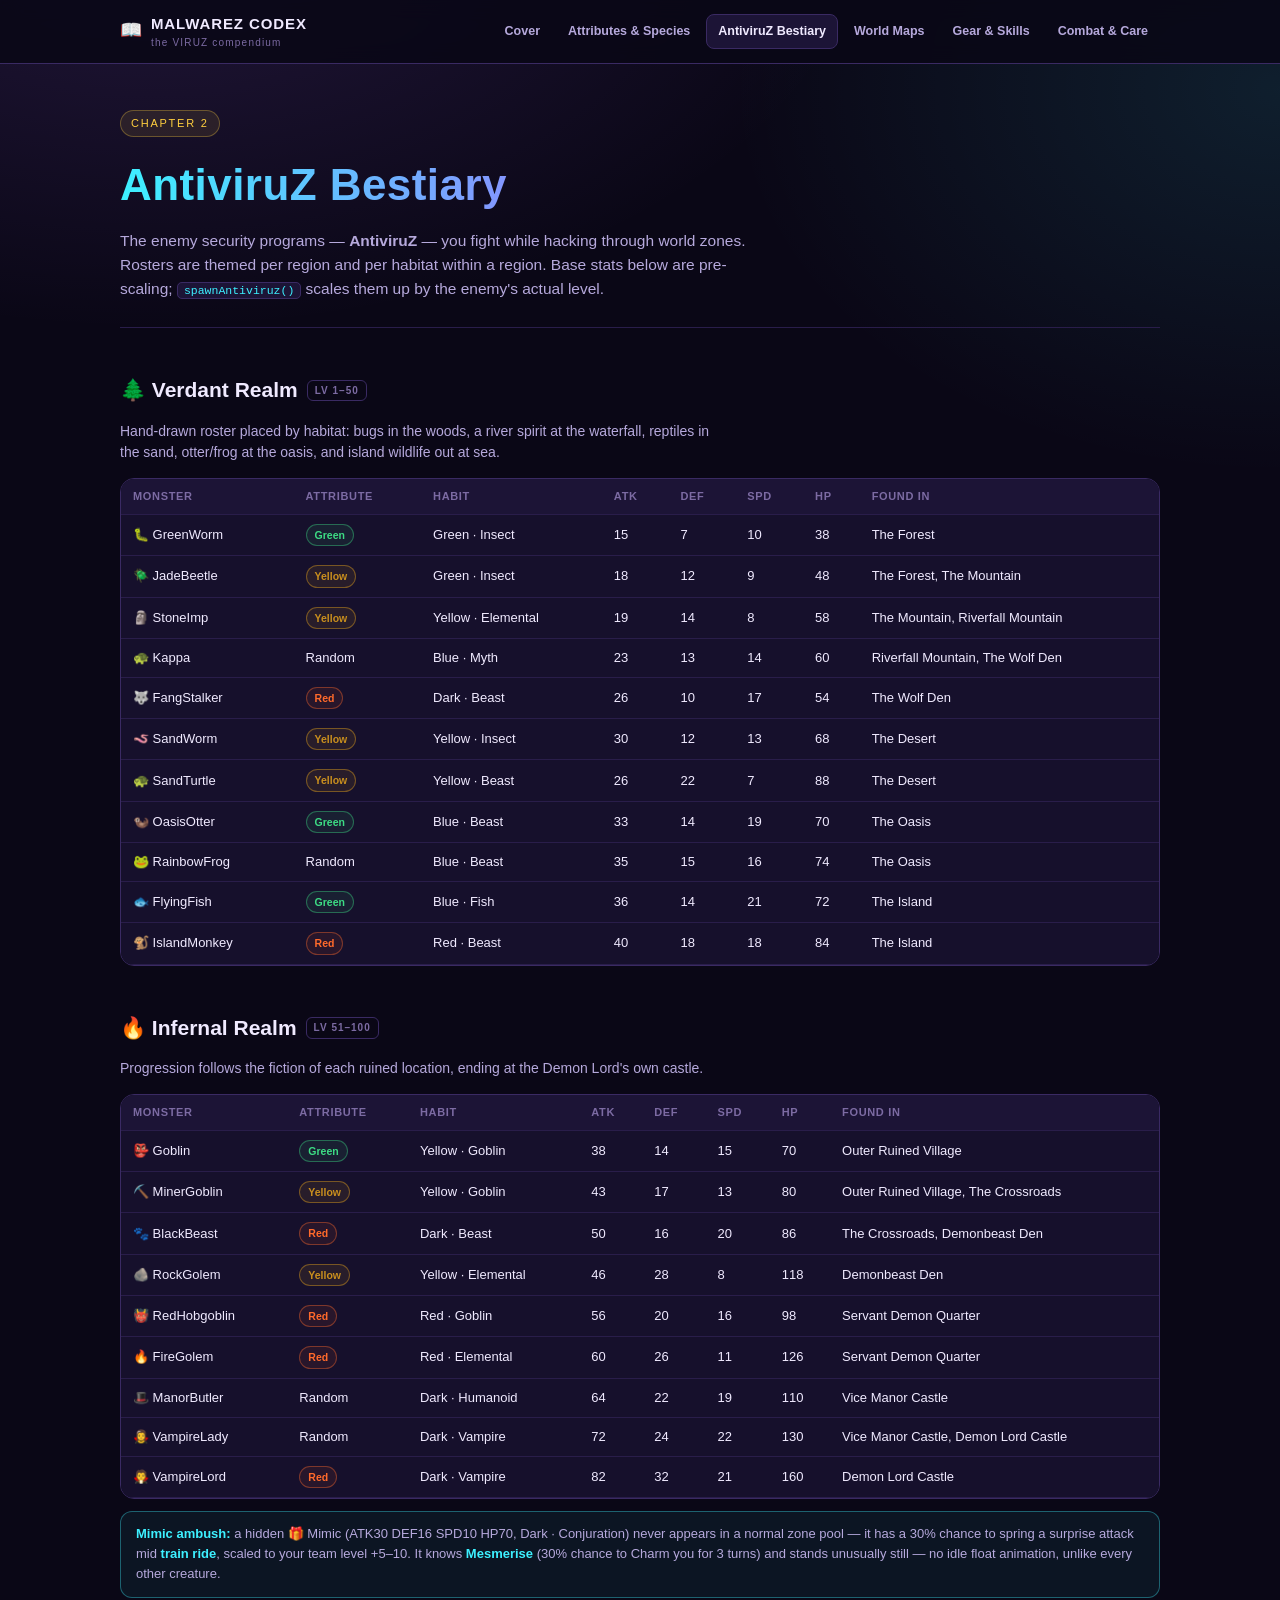
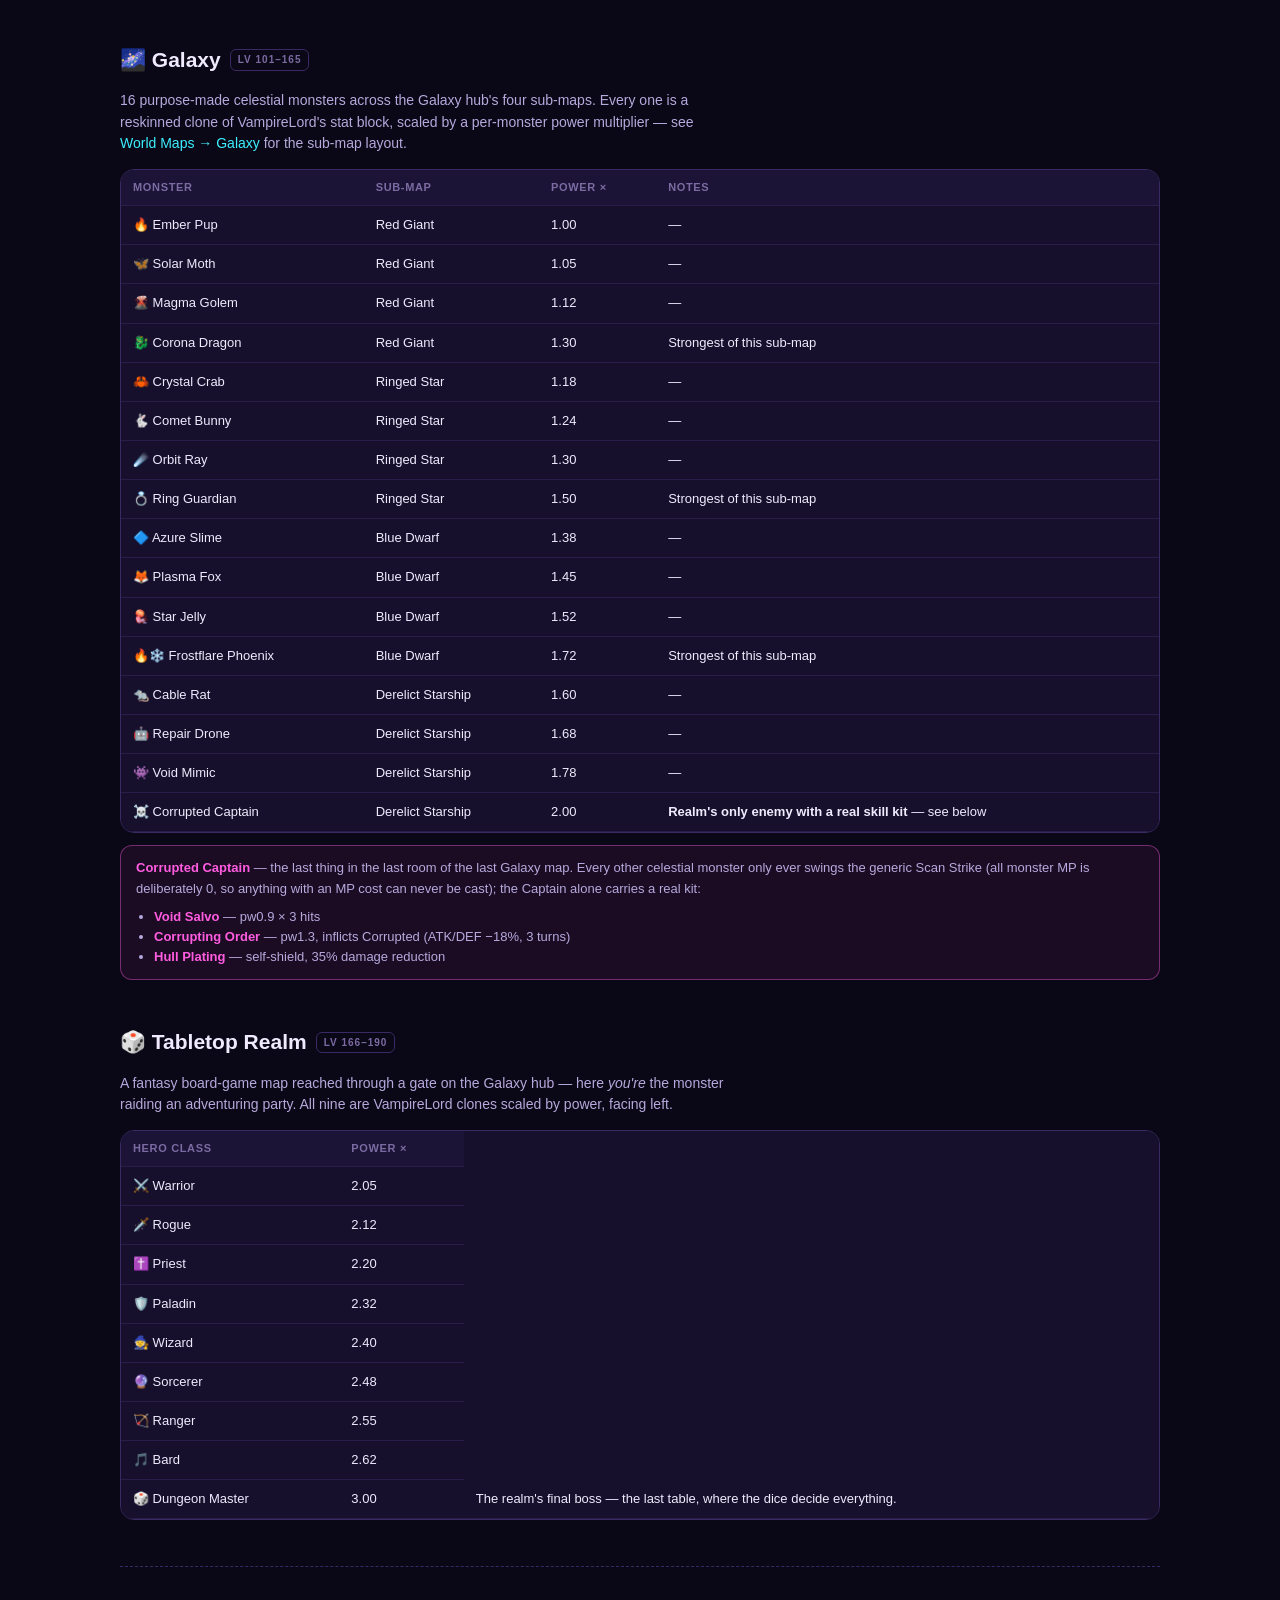
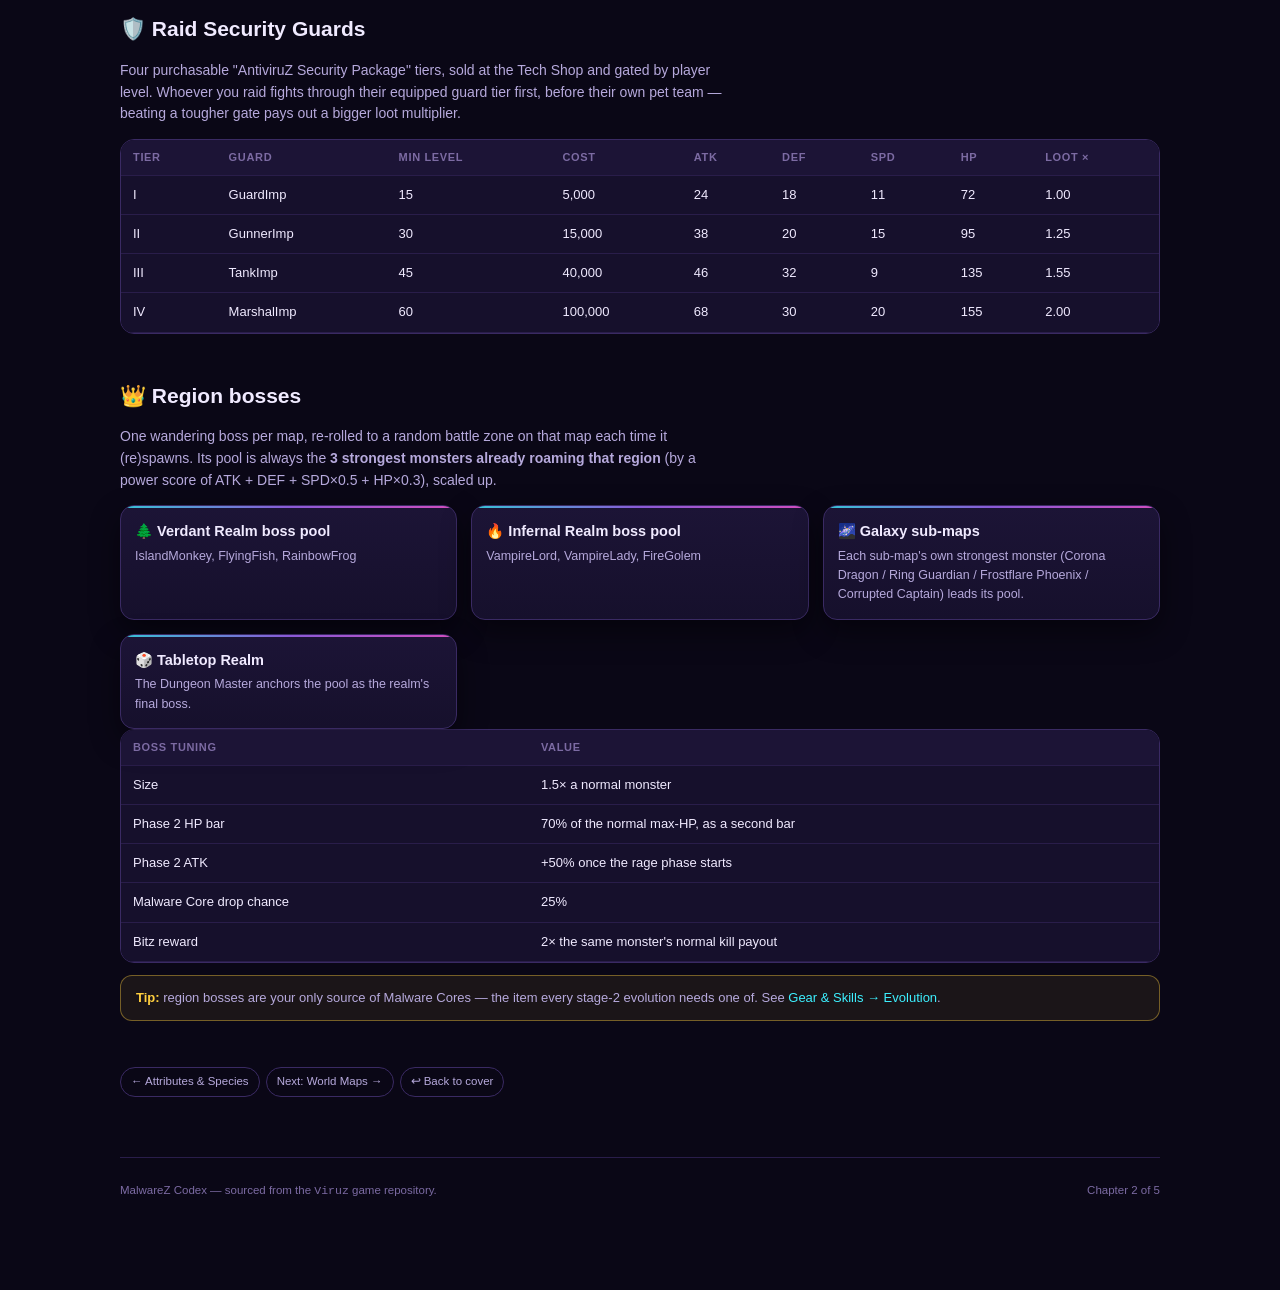
==== bestiary.html @ 6a440ec1 "Build the MalwareZ Codex: full illustrated player reference Adds a 6-page static site covering attri" ====
<!doctype html>
<html lang="en">
<head>
<meta charset="utf-8">
<meta name="viewport" content="width=device-width, initial-scale=1">
<title>AntiviruZ Bestiary — MalwareZ Codex</title>
<meta name="description" content="Every wild AntiviruZ by region — Forest, Hell, Galaxy and the Tabletop Realm — plus raid Security Guard tiers and wandering region bosses.">
<link rel="icon" href="favicon.ico">
<link rel="stylesheet" href="assets/style.css">
</head>
<body>

<div class="topbar">
  <div class="topbar-inner">
    <div class="brand"><span class="book">📖</span><span>MALWAREZ CODEX<small>the VIRUZ compendium</small></span></div>
    <nav class="nav-links">
      <a href="index.html">Cover</a>
      <a href="species.html">Attributes &amp; Species</a>
      <a href="bestiary.html" class="on">AntiviruZ Bestiary</a>
      <a href="world.html">World Maps</a>
      <a href="systems.html">Gear &amp; Skills</a>
      <a href="combat.html">Combat &amp; Care</a>
    </nav>
  </div>
</div>

<div class="wrap">
  <div class="pagehead">
    <span class="eyebrow">Chapter 2</span>
    <h1>AntiviruZ Bestiary</h1>
    <p class="lede">The enemy security programs — <b>AntiviruZ</b> — you fight while hacking through world zones. Rosters are themed per region and per habitat within a region. Base stats below are pre-scaling; <span class="kbd">spawnAntiviruz()</span> scales them up by the enemy's actual level.</p>
  </div>

  <section class="chapter" id="forest">
    <h2 class="h">🌲 Verdant Realm <span class="tag">Lv 1–50</span></h2>
    <p class="desc">Hand-drawn roster placed by habitat: bugs in the woods, a river spirit at the waterfall, reptiles in the sand, otter/frog at the oasis, and island wildlife out at sea.</p>
    <div class="tblwrap"><table class="data">
      <tr><th>Monster</th><th>Attribute</th><th>Habit</th><th>ATK</th><th>DEF</th><th>SPD</th><th>HP</th><th>Found in</th></tr>
      <tr><td>🐛 GreenWorm</td><td><span class="pill green">Green</span></td><td>Green · Insect</td><td>15</td><td>7</td><td>10</td><td>38</td><td>The Forest</td></tr>
      <tr><td>🪲 JadeBeetle</td><td><span class="pill yellow">Yellow</span></td><td>Green · Insect</td><td>18</td><td>12</td><td>9</td><td>48</td><td>The Forest, The Mountain</td></tr>
      <tr><td>🗿 StoneImp</td><td><span class="pill yellow">Yellow</span></td><td>Yellow · Elemental</td><td>19</td><td>14</td><td>8</td><td>58</td><td>The Mountain, Riverfall Mountain</td></tr>
      <tr><td>🐢 Kappa</td><td>Random</td><td>Blue · Myth</td><td>23</td><td>13</td><td>14</td><td>60</td><td>Riverfall Mountain, The Wolf Den</td></tr>
      <tr><td>🐺 FangStalker</td><td><span class="pill red">Red</span></td><td>Dark · Beast</td><td>26</td><td>10</td><td>17</td><td>54</td><td>The Wolf Den</td></tr>
      <tr><td>🪱 SandWorm</td><td><span class="pill yellow">Yellow</span></td><td>Yellow · Insect</td><td>30</td><td>12</td><td>13</td><td>68</td><td>The Desert</td></tr>
      <tr><td>🐢 SandTurtle</td><td><span class="pill yellow">Yellow</span></td><td>Yellow · Beast</td><td>26</td><td>22</td><td>7</td><td>88</td><td>The Desert</td></tr>
      <tr><td>🦦 OasisOtter</td><td><span class="pill green">Green</span></td><td>Blue · Beast</td><td>33</td><td>14</td><td>19</td><td>70</td><td>The Oasis</td></tr>
      <tr><td>🐸 RainbowFrog</td><td>Random</td><td>Blue · Beast</td><td>35</td><td>15</td><td>16</td><td>74</td><td>The Oasis</td></tr>
      <tr><td>🐟 FlyingFish</td><td><span class="pill green">Green</span></td><td>Blue · Fish</td><td>36</td><td>14</td><td>21</td><td>72</td><td>The Island</td></tr>
      <tr><td>🐒 IslandMonkey</td><td><span class="pill red">Red</span></td><td>Red · Beast</td><td>40</td><td>18</td><td>18</td><td>84</td><td>The Island</td></tr>
    </table></div>
  </section>

  <section class="chapter" id="hell">
    <h2 class="h">🔥 Infernal Realm <span class="tag">Lv 51–100</span></h2>
    <p class="desc">Progression follows the fiction of each ruined location, ending at the Demon Lord's own castle.</p>
    <div class="tblwrap"><table class="data">
      <tr><th>Monster</th><th>Attribute</th><th>Habit</th><th>ATK</th><th>DEF</th><th>SPD</th><th>HP</th><th>Found in</th></tr>
      <tr><td>👺 Goblin</td><td><span class="pill green">Green</span></td><td>Yellow · Goblin</td><td>38</td><td>14</td><td>15</td><td>70</td><td>Outer Ruined Village</td></tr>
      <tr><td>⛏️ MinerGoblin</td><td><span class="pill yellow">Yellow</span></td><td>Yellow · Goblin</td><td>43</td><td>17</td><td>13</td><td>80</td><td>Outer Ruined Village, The Crossroads</td></tr>
      <tr><td>🐾 BlackBeast</td><td><span class="pill red">Red</span></td><td>Dark · Beast</td><td>50</td><td>16</td><td>20</td><td>86</td><td>The Crossroads, Demonbeast Den</td></tr>
      <tr><td>🪨 RockGolem</td><td><span class="pill yellow">Yellow</span></td><td>Yellow · Elemental</td><td>46</td><td>28</td><td>8</td><td>118</td><td>Demonbeast Den</td></tr>
      <tr><td>👹 RedHobgoblin</td><td><span class="pill red">Red</span></td><td>Red · Goblin</td><td>56</td><td>20</td><td>16</td><td>98</td><td>Servant Demon Quarter</td></tr>
      <tr><td>🔥 FireGolem</td><td><span class="pill red">Red</span></td><td>Red · Elemental</td><td>60</td><td>26</td><td>11</td><td>126</td><td>Servant Demon Quarter</td></tr>
      <tr><td>🎩 ManorButler</td><td>Random</td><td>Dark · Humanoid</td><td>64</td><td>22</td><td>19</td><td>110</td><td>Vice Manor Castle</td></tr>
      <tr><td>🧛‍♀️ VampireLady</td><td>Random</td><td>Dark · Vampire</td><td>72</td><td>24</td><td>22</td><td>130</td><td>Vice Manor Castle, Demon Lord Castle</td></tr>
      <tr><td>🧛 VampireLord</td><td><span class="pill red">Red</span></td><td>Dark · Vampire</td><td>82</td><td>32</td><td>21</td><td>160</td><td>Demon Lord Castle</td></tr>
    </table></div>
    <div class="tip"><b>Mimic ambush:</b> a hidden 🎁 Mimic (ATK30 DEF16 SPD10 HP70, Dark · Conjuration) never appears in a normal zone pool — it has a 30% chance to spring a surprise attack mid <b>train ride</b>, scaled to your team level +5–10. It knows <b>Mesmerise</b> (30% chance to Charm you for 3 turns) and stands unusually still — no idle float animation, unlike every other creature.</div>
  </section>

  <section class="chapter" id="galaxy">
    <h2 class="h">🌌 Galaxy <span class="tag">Lv 101–165</span></h2>
    <p class="desc">16 purpose-made celestial monsters across the Galaxy hub's four sub-maps. Every one is a reskinned clone of VampireLord's stat block, scaled by a per-monster power multiplier — see <a href="world.html#galaxy">World Maps → Galaxy</a> for the sub-map layout.</p>
    <div class="tblwrap"><table class="data">
      <tr><th>Monster</th><th>Sub-map</th><th>Power ×</th><th>Notes</th></tr>
      <tr><td>🔥 Ember Pup</td><td>Red Giant</td><td>1.00</td><td>—</td></tr>
      <tr><td>🦋 Solar Moth</td><td>Red Giant</td><td>1.05</td><td>—</td></tr>
      <tr><td>🌋 Magma Golem</td><td>Red Giant</td><td>1.12</td><td>—</td></tr>
      <tr><td>🐉 Corona Dragon</td><td>Red Giant</td><td>1.30</td><td>Strongest of this sub-map</td></tr>
      <tr><td>🦀 Crystal Crab</td><td>Ringed Star</td><td>1.18</td><td>—</td></tr>
      <tr><td>🐇 Comet Bunny</td><td>Ringed Star</td><td>1.24</td><td>—</td></tr>
      <tr><td>☄️ Orbit Ray</td><td>Ringed Star</td><td>1.30</td><td>—</td></tr>
      <tr><td>💍 Ring Guardian</td><td>Ringed Star</td><td>1.50</td><td>Strongest of this sub-map</td></tr>
      <tr><td>🔷 Azure Slime</td><td>Blue Dwarf</td><td>1.38</td><td>—</td></tr>
      <tr><td>🦊 Plasma Fox</td><td>Blue Dwarf</td><td>1.45</td><td>—</td></tr>
      <tr><td>🪼 Star Jelly</td><td>Blue Dwarf</td><td>1.52</td><td>—</td></tr>
      <tr><td>🔥❄️ Frostflare Phoenix</td><td>Blue Dwarf</td><td>1.72</td><td>Strongest of this sub-map</td></tr>
      <tr><td>🐀 Cable Rat</td><td>Derelict Starship</td><td>1.60</td><td>—</td></tr>
      <tr><td>🤖 Repair Drone</td><td>Derelict Starship</td><td>1.68</td><td>—</td></tr>
      <tr><td>👾 Void Mimic</td><td>Derelict Starship</td><td>1.78</td><td>—</td></tr>
      <tr><td>☠️ Corrupted Captain</td><td>Derelict Starship</td><td>2.00</td><td><b>Realm's only enemy with a real skill kit</b> — see below</td></tr>
    </table></div>
    <div class="tip magenta">
      <b>Corrupted Captain</b> — the last thing in the last room of the last Galaxy map. Every other celestial monster only ever swings the generic Scan Strike (all monster MP is deliberately 0, so anything with an MP cost can never be cast); the Captain alone carries a real kit:
      <ul style="margin:8px 0 0;padding-left:18px">
        <li><b>Void Salvo</b> — pw0.9 × 3 hits</li>
        <li><b>Corrupting Order</b> — pw1.3, inflicts Corrupted (ATK/DEF −18%, 3 turns)</li>
        <li><b>Hull Plating</b> — self-shield, 35% damage reduction</li>
      </ul>
    </div>
  </section>

  <section class="chapter" id="tabletop">
    <h2 class="h">🎲 Tabletop Realm <span class="tag">Lv 166–190</span></h2>
    <p class="desc">A fantasy board-game map reached through a gate on the Galaxy hub — here <em>you're</em> the monster raiding an adventuring party. All nine are VampireLord clones scaled by power, facing left.</p>
    <div class="tblwrap"><table class="data">
      <tr><th>Hero class</th><th>Power ×</th></tr>
      <tr><td>⚔️ Warrior</td><td>2.05</td></tr>
      <tr><td>🗡️ Rogue</td><td>2.12</td></tr>
      <tr><td>✝️ Priest</td><td>2.20</td></tr>
      <tr><td>🛡️ Paladin</td><td>2.32</td></tr>
      <tr><td>🧙 Wizard</td><td>2.40</td></tr>
      <tr><td>🔮 Sorcerer</td><td>2.48</td></tr>
      <tr><td>🏹 Ranger</td><td>2.55</td></tr>
      <tr><td>🎵 Bard</td><td>2.62</td></tr>
      <tr><td>🎲 Dungeon Master</td><td>3.00</td><td style="white-space:normal">The realm's final boss — the last table, where the dice decide everything.</td></tr>
    </table></div>
  </section>

  <hr class="rule">

  <section class="chapter" id="raid-guards">
    <h2 class="h">🛡️ Raid Security Guards</h2>
    <p class="desc">Four purchasable "AntiviruZ Security Package" tiers, sold at the Tech Shop and gated by player level. Whoever you raid fights through their equipped guard tier first, before their own pet team — beating a tougher gate pays out a bigger loot multiplier.</p>
    <div class="tblwrap"><table class="data">
      <tr><th>Tier</th><th>Guard</th><th>Min level</th><th>Cost</th><th>ATK</th><th>DEF</th><th>SPD</th><th>HP</th><th>Loot ×</th></tr>
      <tr><td>I</td><td>GuardImp</td><td>15</td><td>5,000</td><td>24</td><td>18</td><td>11</td><td>72</td><td>1.00</td></tr>
      <tr><td>II</td><td>GunnerImp</td><td>30</td><td>15,000</td><td>38</td><td>20</td><td>15</td><td>95</td><td>1.25</td></tr>
      <tr><td>III</td><td>TankImp</td><td>45</td><td>40,000</td><td>46</td><td>32</td><td>9</td><td>135</td><td>1.55</td></tr>
      <tr><td>IV</td><td>MarshalImp</td><td>60</td><td>100,000</td><td>68</td><td>30</td><td>20</td><td>155</td><td>2.00</td></tr>
    </table></div>
  </section>

  <section class="chapter" id="bosses">
    <h2 class="h">👑 Region bosses</h2>
    <p class="desc">One wandering boss per map, re-rolled to a random battle zone on that map each time it (re)spawns. Its pool is always the <b>3 strongest monsters already roaming that region</b> (by a power score of ATK + DEF + SPD×0.5 + HP×0.3), scaled up.</p>
    <div class="grid wide">
      <div class="card"><h4>🌲 Verdant Realm boss pool</h4><div class="body">IslandMonkey, FlyingFish, RainbowFrog</div></div>
      <div class="card"><h4>🔥 Infernal Realm boss pool</h4><div class="body">VampireLord, VampireLady, FireGolem</div></div>
      <div class="card"><h4>🌌 Galaxy sub-maps</h4><div class="body">Each sub-map's own strongest monster (Corona Dragon / Ring Guardian / Frostflare Phoenix / Corrupted Captain) leads its pool.</div></div>
      <div class="card"><h4>🎲 Tabletop Realm</h4><div class="body">The Dungeon Master anchors the pool as the realm's final boss.</div></div>
    </div>
    <div class="tblwrap"><table class="data">
      <tr><th>Boss tuning</th><th>Value</th></tr>
      <tr><td>Size</td><td>1.5× a normal monster</td></tr>
      <tr><td>Phase 2 HP bar</td><td>70% of the normal max-HP, as a second bar</td></tr>
      <tr><td>Phase 2 ATK</td><td>+50% once the rage phase starts</td></tr>
      <tr><td>Malware Core drop chance</td><td>25%</td></tr>
      <tr><td>Bitz reward</td><td>2× the same monster's normal kill payout</td></tr>
    </table></div>
    <div class="tip gold"><b>Tip:</b> region bosses are your only source of Malware Cores — the item every stage-2 evolution needs one of. See <a href="systems.html#evolution">Gear &amp; Skills → Evolution</a>.</div>
  </section>

  <div class="section-nav">
    <a href="species.html">← Attributes &amp; Species</a>
    <a href="world.html">Next: World Maps →</a>
    <a href="index.html">↩ Back to cover</a>
  </div>

  <footer class="pagefoot">
    <span>MalwareZ Codex — sourced from the <code>Viruz</code> game repository.</span>
    <span>Chapter 2 of 5</span>
  </footer>
</div>

</body>
</html>
---- assets/style.css ----
/* MALWAREZ CODEX — shared stylesheet
   Palette matches the live game (viruz/styles.css): deep indigo-violet
   base with cyan / magenta / violet / gold accents. */

@font-face {
  font-family: 'Codex Display';
  src: local('Consolas'), local('Menlo'), local('Courier New');
}

:root {
  --bg: #0a0716;
  --bg2: #120b26;
  --panel: #16102c;
  --panel2: #1c1436;
  --line: #3a2a63;
  --line-soft: #291d4a;
  --ink: #f0eaff;
  --ink-dim: #b6a9dc;
  --ink-faint: #7c6ba3;
  --cyan: #3df0ff;
  --magenta: #ff5ce0;
  --violet: #a56bff;
  --gold: #ffcf3f;
  --red: #ff6a2b;
  --green: #3ddc84;
  --yellow: #c98f1e;
  --white: #f6ecd8;
  --radius: 14px;
  --shadow: 0 12px 30px rgba(0,0,0,.45);
}

* { box-sizing: border-box; }

html, body {
  margin: 0;
  padding: 0;
  background: var(--bg);
  color: var(--ink);
}

body {
  font-family: 'Segoe UI', 'Helvetica Neue', Arial, sans-serif;
  line-height: 1.55;
  background:
    radial-gradient(1200px 700px at 12% -10%, rgba(165,107,255,.16), transparent 60%),
    radial-gradient(1000px 700px at 100% 10%, rgba(61,240,255,.10), transparent 55%),
    radial-gradient(900px 900px at 50% 120%, rgba(255,92,224,.10), transparent 55%),
    var(--bg);
  background-attachment: fixed;
}

a { color: var(--cyan); text-decoration: none; }
a:hover { text-decoration: underline; }

.wrap {
  max-width: 1080px;
  margin: 0 auto;
  padding: 0 20px 80px;
}

/* ── TOP NAV ── */
.topbar {
  position: sticky;
  top: 0;
  z-index: 20;
  background: rgba(10,7,22,.88);
  backdrop-filter: blur(10px);
  border-bottom: 1px solid var(--line);
}
.topbar-inner {
  max-width: 1080px;
  margin: 0 auto;
  padding: 12px 20px;
  display: flex;
  align-items: center;
  gap: 18px;
  flex-wrap: wrap;
}
.brand {
  display: flex;
  align-items: center;
  gap: 8px;
  font-weight: 800;
  letter-spacing: .06em;
  font-size: 15px;
  color: var(--ink);
  white-space: nowrap;
}
.brand .book { font-size: 18px; }
.brand small {
  display: block;
  font-weight: 500;
  font-size: 10px;
  color: var(--ink-faint);
  letter-spacing: .12em;
}
.nav-links {
  display: flex;
  gap: 4px;
  flex-wrap: wrap;
  margin-left: auto;
}
.nav-links a {
  color: var(--ink-dim);
  font-size: 12.5px;
  font-weight: 600;
  padding: 7px 11px;
  border-radius: 8px;
  border: 1px solid transparent;
  white-space: nowrap;
}
.nav-links a:hover, .nav-links a.on {
  color: var(--ink);
  background: var(--panel2);
  border-color: var(--line);
  text-decoration: none;
}

/* ── HERO / PAGE HEAD ── */
.pagehead {
  padding: 46px 0 26px;
  border-bottom: 1px solid var(--line-soft);
  margin-bottom: 34px;
}
.eyebrow {
  display: inline-block;
  font-size: 11px;
  letter-spacing: .16em;
  text-transform: uppercase;
  color: var(--gold);
  background: rgba(255,207,63,.09);
  border: 1px solid rgba(255,207,63,.3);
  padding: 4px 10px;
  border-radius: 999px;
  margin-bottom: 14px;
}
.pagehead h1 {
  font-size: clamp(28px, 4vw, 44px);
  margin: 0 0 10px;
  background: linear-gradient(90deg, var(--cyan), var(--violet) 55%, var(--magenta));
  -webkit-background-clip: text;
  background-clip: text;
  color: transparent;
  letter-spacing: .01em;
}
.pagehead p.lede {
  color: var(--ink-dim);
  font-size: 15.5px;
  max-width: 74ch;
  margin: 0;
}

/* ── SECTIONS ── */
section.chapter { margin: 46px 0; }
h2.h {
  font-size: 21px;
  margin: 0 0 6px;
  color: var(--ink);
  display: flex;
  align-items: center;
  gap: 9px;
}
h2.h .tag {
  font-size: 10px;
  letter-spacing: .1em;
  text-transform: uppercase;
  color: var(--ink-faint);
  border: 1px solid var(--line);
  border-radius: 6px;
  padding: 2px 7px;
}
h3.h3 { font-size: 16px; margin: 22px 0 8px; color: var(--ink); }
p.desc { color: var(--ink-dim); font-size: 14px; max-width: 78ch; }

/* ── CARDS / GRID ── */
.grid {
  display: grid;
  gap: 14px;
  grid-template-columns: repeat(auto-fill, minmax(230px, 1fr));
}
.grid.tight { grid-template-columns: repeat(auto-fill, minmax(180px, 1fr)); }
.grid.wide { grid-template-columns: repeat(auto-fill, minmax(320px, 1fr)); }

.card {
  background: linear-gradient(180deg, var(--panel2), var(--panel));
  border: 1px solid var(--line);
  border-radius: var(--radius);
  padding: 14px;
  box-shadow: var(--shadow);
  position: relative;
  overflow: hidden;
}
.card::before {
  content: '';
  position: absolute; inset: 0 0 auto 0;
  height: 2px;
  background: linear-gradient(90deg, var(--cyan), var(--violet), var(--magenta));
  opacity: .8;
}
.card h4 {
  margin: 0 0 4px;
  font-size: 14.5px;
  color: var(--ink);
  display: flex;
  align-items: center;
  gap: 8px;
}
.card .sub {
  font-size: 11px;
  color: var(--ink-faint);
  margin-bottom: 8px;
}
.card .art {
  width: 100%;
  aspect-ratio: 1/1;
  object-fit: contain;
  background: radial-gradient(circle at 50% 40%, rgba(165,107,255,.14), rgba(0,0,0,.25));
  border-radius: 10px;
  margin-bottom: 10px;
  border: 1px solid var(--line-soft);
}
.card .body { font-size: 12.5px; color: var(--ink-dim); }
.card .body b { color: var(--ink); }

.pill {
  display: inline-flex;
  align-items: center;
  gap: 4px;
  font-size: 10.5px;
  font-weight: 700;
  padding: 2px 8px;
  border-radius: 999px;
  border: 1px solid var(--line);
  color: var(--ink-dim);
  background: rgba(255,255,255,.03);
  white-space: nowrap;
}
.pill.red { color: var(--red); border-color: rgba(255,106,43,.4); background: rgba(255,106,43,.08); }
.pill.green { color: var(--green); border-color: rgba(61,220,132,.4); background: rgba(61,220,132,.08); }
.pill.yellow { color: var(--yellow); border-color: rgba(201,143,30,.5); background: rgba(201,143,30,.1); }
.pill.white { color: var(--white); border-color: rgba(246,236,216,.4); background: rgba(246,236,216,.08); }
.pill.cyan { color: var(--cyan); border-color: rgba(61,240,255,.4); background: rgba(61,240,255,.08); }
.pill.gold { color: var(--gold); border-color: rgba(255,207,63,.4); background: rgba(255,207,63,.08); }
.pill.magenta { color: var(--magenta); border-color: rgba(255,92,224,.4); background: rgba(255,92,224,.08); }

.stat-row { display: flex; flex-wrap: wrap; gap: 6px; margin: 6px 0; }

/* ── TABLE ── */
.tblwrap { overflow-x: auto; border-radius: var(--radius); border: 1px solid var(--line); }
table.data {
  width: 100%;
  border-collapse: collapse;
  font-size: 13px;
  background: var(--panel);
}
table.data th, table.data td {
  padding: 9px 12px;
  text-align: left;
  border-bottom: 1px solid var(--line-soft);
  white-space: nowrap;
}
table.data th {
  color: var(--ink-faint);
  font-size: 11px;
  text-transform: uppercase;
  letter-spacing: .06em;
  background: var(--panel2);
  position: sticky; top: 0;
}
table.data tr:hover td { background: rgba(255,255,255,.02); }
table.data td.wrap-cell { white-space: normal; }

/* ── TIP CALLOUTS ── */
.tip {
  border: 1px solid rgba(61,240,255,.35);
  background: rgba(61,240,255,.06);
  border-radius: 12px;
  padding: 12px 15px;
  font-size: 13px;
  color: var(--ink-dim);
  margin: 12px 0;
}
.tip b { color: var(--cyan); }
.tip.gold { border-color: rgba(255,207,63,.4); background: rgba(255,207,63,.07); }
.tip.gold b { color: var(--gold); }
.tip.magenta { border-color: rgba(255,92,224,.4); background: rgba(255,92,224,.07); }
.tip.magenta b { color: var(--magenta); }

/* ── TOC (index page) ── */
.toc {
  display: grid;
  gap: 16px;
  grid-template-columns: repeat(auto-fill, minmax(260px, 1fr));
  margin: 24px 0 8px;
}
.toc a.chapter-card {
  display: block;
  background: linear-gradient(180deg, var(--panel2), var(--panel));
  border: 1px solid var(--line);
  border-radius: var(--radius);
  padding: 18px;
  box-shadow: var(--shadow);
  color: var(--ink);
  transition: transform .15s ease, border-color .15s ease;
}
.toc a.chapter-card:hover {
  text-decoration: none;
  transform: translateY(-2px);
  border-color: var(--violet);
}
.toc .num {
  font-size: 11px;
  color: var(--ink-faint);
  letter-spacing: .12em;
  text-transform: uppercase;
}
.toc h3 { margin: 6px 0 6px; font-size: 17px; }
.toc p { margin: 0; font-size: 12.5px; color: var(--ink-dim); }

/* ── FOOTER ── */
footer.pagefoot {
  margin-top: 60px;
  padding: 24px 0 10px;
  border-top: 1px solid var(--line-soft);
  color: var(--ink-faint);
  font-size: 11.5px;
  display: flex;
  justify-content: space-between;
  flex-wrap: wrap;
  gap: 8px;
}

/* ── MISC ── */
.attr-strip { display: flex; gap: 8px; flex-wrap: wrap; }
.attr-chip {
  display: flex; align-items: center; gap: 6px;
  padding: 6px 10px; border-radius: 10px;
  border: 1px solid var(--line); font-size: 12.5px; font-weight: 700;
}
.kbd { font-family: 'Consolas', 'Menlo', monospace; background: var(--panel2); border: 1px solid var(--line); padding: 1px 6px; border-radius: 5px; font-size: 11.5px; color: var(--cyan); }

.evo-chain { display: flex; align-items: center; gap: 8px; flex-wrap: wrap; font-size: 12px; color: var(--ink-dim); margin-top: 6px; }
.evo-chain .arrow { color: var(--ink-faint); }
.evo-chain b { color: var(--ink); }

hr.rule { border: none; border-top: 1px dashed var(--line); margin: 30px 0; }

.section-nav {
  display: flex; flex-wrap: wrap; gap: 6px; margin: 18px 0 0;
}
.section-nav a {
  font-size: 11.5px; color: var(--ink-dim); border: 1px solid var(--line);
  padding: 5px 10px; border-radius: 999px;
}
.section-nav a:hover { color: var(--ink); border-color: var(--violet); text-decoration: none; }

img.inline-icon { width: 16px; height: 16px; vertical-align: -3px; object-fit: contain; }
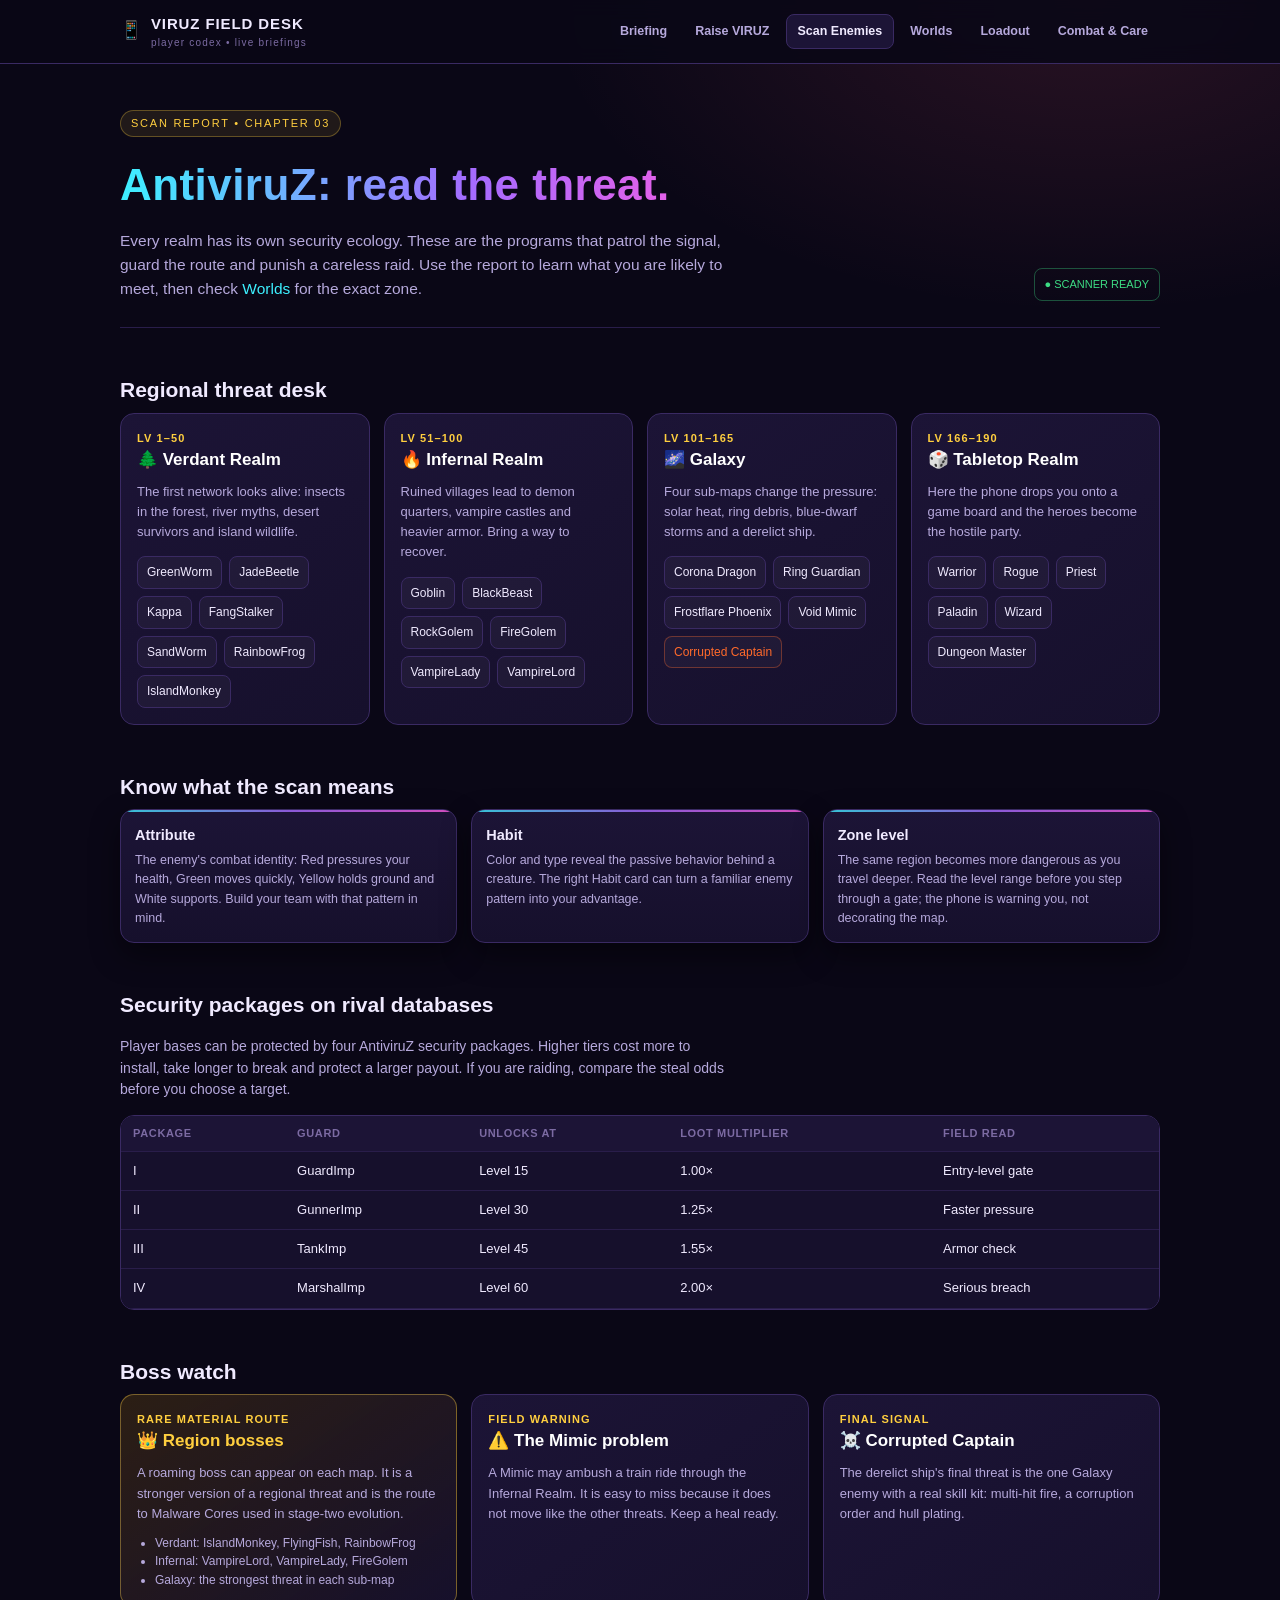
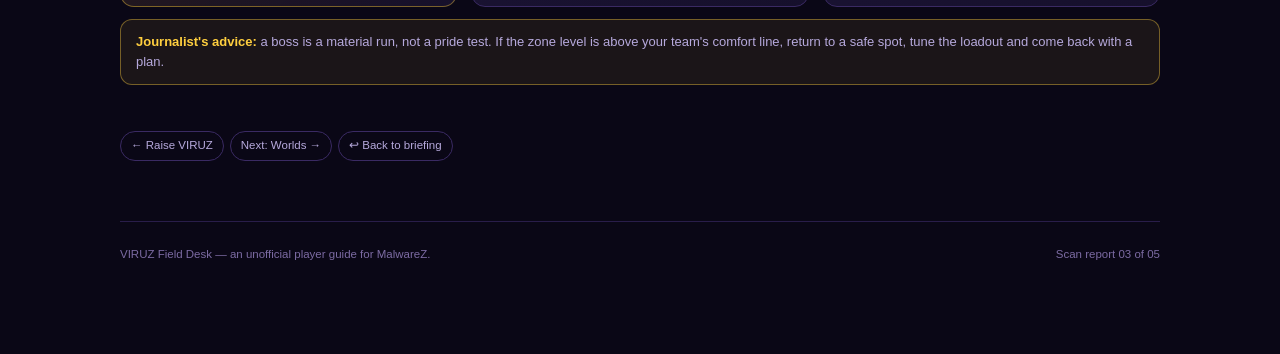
==== commit 7361fc2e: "Add files via upload" ====
--- a/bestiary.html
+++ b/bestiary.html
@@ -1,167 +1,28 @@
 <!doctype html>
 <html lang="en">
 <head>
-<meta charset="utf-8">
-<meta name="viewport" content="width=device-width, initial-scale=1">
-<title>AntiviruZ Bestiary — MalwareZ Codex</title>
-<meta name="description" content="Every wild AntiviruZ by region — Forest, Hell, Galaxy and the Tabletop Realm — plus raid Security Guard tiers and wandering region bosses.">
-<link rel="icon" href="favicon.ico">
-<link rel="stylesheet" href="assets/style.css">
+<meta charset="utf-8"><meta name="viewport" content="width=device-width, initial-scale=1">
+<title>Scan Report: AntiviruZ — VIRUZ Field Desk</title>
+<meta name="description" content="Player-facing enemy reports for MalwareZ: regional AntiviruZ, security guards, bosses and field advice.">
+<link rel="icon" href="favicon.ico"><link rel="stylesheet" href="assets/style.css">
+<style>
+body{background:radial-gradient(900px 520px at 85% 0%,rgba(255,96,126,.13),transparent 60%),var(--bg)}.scan-head{display:flex;justify-content:space-between;gap:18px;align-items:end}.scanner-stamp{font-size:11px;color:var(--green);border:1px solid rgba(61,220,132,.35);padding:7px 10px;border-radius:8px;white-space:nowrap}.report-grid{display:grid;grid-template-columns:repeat(auto-fit,minmax(240px,1fr));gap:14px}.report-card{border:1px solid var(--line);background:linear-gradient(145deg,var(--panel2),var(--panel));border-radius:14px;padding:16px;min-height:170px}.report-card h3{margin:0 0 6px;color:#fff;font-size:17px}.report-card .range{color:var(--gold);font-size:11px;font-weight:800;letter-spacing:.1em;text-transform:uppercase}.report-card p{color:var(--ink-dim);font-size:13px;margin:9px 0 0}.report-card ul{color:var(--ink-dim);font-size:12px;margin:10px 0 0;padding-left:18px}.threat-list{display:flex;flex-wrap:wrap;gap:7px;margin-top:14px}.threat-list span{font-size:12px;border:1px solid var(--line);padding:6px 9px;border-radius:8px;background:rgba(255,255,255,.035);color:var(--ink)}.danger{color:var(--red)!important;border-color:rgba(255,106,43,.35)!important}.boss{border-color:rgba(255,207,63,.4);background:linear-gradient(145deg,rgba(78,54,19,.5),var(--panel))}.boss h3{color:var(--gold)}
+@media(max-width:620px){.scan-head{display:block}.scanner-stamp{display:inline-block;margin-top:12px}}
+</style>
 </head>
 <body>
+<div class="topbar"><div class="topbar-inner"><div class="brand"><span class="book">📱</span><span>VIRUZ FIELD DESK<small>player codex • live briefings</small></span></div><nav class="nav-links"><a href="index.html">Briefing</a><a href="species.html">Raise VIRUZ</a><a href="bestiary.html" class="on">Scan Enemies</a><a href="world.html">Worlds</a><a href="systems.html">Loadout</a><a href="combat.html">Combat &amp; Care</a></nav></div></div>
+<div class="wrap">
+  <div class="pagehead"><div class="scan-head"><div><span class="eyebrow">Scan report • chapter 03</span><h1>AntiviruZ: read the threat.</h1><p class="lede">Every realm has its own security ecology. These are the programs that patrol the signal, guard the route and punish a careless raid. Use the report to learn what you are likely to meet, then check <a href="world.html">Worlds</a> for the exact zone.</p></div><div class="scanner-stamp">● SCANNER READY</div></div></div>
+  <section class="chapter"><h2 class="h">Regional threat desk</h2><div class="report-grid"><article class="report-card"><div class="range">Lv 1–50</div><h3>🌲 Verdant Realm</h3><p>The first network looks alive: insects in the forest, river myths, desert survivors and island wildlife.</p><div class="threat-list"><span>GreenWorm</span><span>JadeBeetle</span><span>Kappa</span><span>FangStalker</span><span>SandWorm</span><span>RainbowFrog</span><span>IslandMonkey</span></div></article><article class="report-card"><div class="range">Lv 51–100</div><h3>🔥 Infernal Realm</h3><p>Ruined villages lead to demon quarters, vampire castles and heavier armor. Bring a way to recover.</p><div class="threat-list"><span>Goblin</span><span>BlackBeast</span><span>RockGolem</span><span>FireGolem</span><span>VampireLady</span><span>VampireLord</span></div></article><article class="report-card"><div class="range">Lv 101–165</div><h3>🌌 Galaxy</h3><p>Four sub-maps change the pressure: solar heat, ring debris, blue-dwarf storms and a derelict ship.</p><div class="threat-list"><span>Corona Dragon</span><span>Ring Guardian</span><span>Frostflare Phoenix</span><span>Void Mimic</span><span class="danger">Corrupted Captain</span></div></article><article class="report-card"><div class="range">Lv 166–190</div><h3>🎲 Tabletop Realm</h3><p>Here the phone drops you onto a game board and the heroes become the hostile party.</p><div class="threat-list"><span>Warrior</span><span>Rogue</span><span>Priest</span><span>Paladin</span><span>Wizard</span><span>Dungeon Master</span></div></article></div></section>
 
-<div class="topbar">
-  <div class="topbar-inner">
-    <div class="brand"><span class="book">📖</span><span>MALWAREZ CODEX<small>the VIRUZ compendium</small></span></div>
-    <nav class="nav-links">
-      <a href="index.html">Cover</a>
-      <a href="species.html">Attributes &amp; Species</a>
-      <a href="bestiary.html" class="on">AntiviruZ Bestiary</a>
-      <a href="world.html">World Maps</a>
-      <a href="systems.html">Gear &amp; Skills</a>
-      <a href="combat.html">Combat &amp; Care</a>
-    </nav>
-  </div>
+  <section class="chapter"><h2 class="h">Know what the scan means</h2><div class="grid wide"><div class="card"><h4>Attribute</h4><div class="body">The enemy's combat identity: Red pressures your health, Green moves quickly, Yellow holds ground and White supports. Build your team with that pattern in mind.</div></div><div class="card"><h4>Habit</h4><div class="body">Color and type reveal the passive behavior behind a creature. The right Habit card can turn a familiar enemy pattern into your advantage.</div></div><div class="card"><h4>Zone level</h4><div class="body">The same region becomes more dangerous as you travel deeper. Read the level range before you step through a gate; the phone is warning you, not decorating the map.</div></div></div></section>
+
+  <section class="chapter"><h2 class="h">Security packages on rival databases</h2><p class="desc">Player bases can be protected by four AntiviruZ security packages. Higher tiers cost more to install, take longer to break and protect a larger payout. If you are raiding, compare the steal odds before you choose a target.</p><div class="tblwrap"><table class="data"><tr><th>Package</th><th>Guard</th><th>Unlocks at</th><th>Loot multiplier</th><th>Field read</th></tr><tr><td>I</td><td>GuardImp</td><td>Level 15</td><td>1.00×</td><td>Entry-level gate</td></tr><tr><td>II</td><td>GunnerImp</td><td>Level 30</td><td>1.25×</td><td>Faster pressure</td></tr><tr><td>III</td><td>TankImp</td><td>Level 45</td><td>1.55×</td><td>Armor check</td></tr><tr><td>IV</td><td>MarshalImp</td><td>Level 60</td><td>2.00×</td><td>Serious breach</td></tr></table></div></section>
+
+  <section class="chapter"><h2 class="h">Boss watch</h2><div class="report-grid"><article class="report-card boss"><div class="range">Rare material route</div><h3>👑 Region bosses</h3><p>A roaming boss can appear on each map. It is a stronger version of a regional threat and is the route to Malware Cores used in stage-two evolution.</p><ul><li>Verdant: IslandMonkey, FlyingFish, RainbowFrog</li><li>Infernal: VampireLord, VampireLady, FireGolem</li><li>Galaxy: the strongest threat in each sub-map</li></ul></article><article class="report-card"><div class="range">Field warning</div><h3>⚠️ The Mimic problem</h3><p>A Mimic may ambush a train ride through the Infernal Realm. It is easy to miss because it does not move like the other threats. Keep a heal ready.</p></article><article class="report-card"><div class="range">Final signal</div><h3>☠️ Corrupted Captain</h3><p>The derelict ship's final threat is the one Galaxy enemy with a real skill kit: multi-hit fire, a corruption order and hull plating.</p></article></div><div class="tip gold"><b>Journalist's advice:</b> a boss is a material run, not a pride test. If the zone level is above your team's comfort line, return to a safe spot, tune the loadout and come back with a plan.</div></section>
+  <div class="section-nav"><a href="species.html">← Raise VIRUZ</a><a href="world.html">Next: Worlds →</a><a href="index.html">↩ Back to briefing</a></div>
+  <footer class="pagefoot"><span>VIRUZ Field Desk — an unofficial player guide for MalwareZ.</span><span>Scan report 03 of 05</span></footer>
 </div>
-
-<div class="wrap">
-  <div class="pagehead">
-    <span class="eyebrow">Chapter 2</span>
-    <h1>AntiviruZ Bestiary</h1>
-    <p class="lede">The enemy security programs — <b>AntiviruZ</b> — you fight while hacking through world zones. Rosters are themed per region and per habitat within a region. Base stats below are pre-scaling; <span class="kbd">spawnAntiviruz()</span> scales them up by the enemy's actual level.</p>
-  </div>
-
-  <section class="chapter" id="forest">
-    <h2 class="h">🌲 Verdant Realm <span class="tag">Lv 1–50</span></h2>
-    <p class="desc">Hand-drawn roster placed by habitat: bugs in the woods, a river spirit at the waterfall, reptiles in the sand, otter/frog at the oasis, and island wildlife out at sea.</p>
-    <div class="tblwrap"><table class="data">
-      <tr><th>Monster</th><th>Attribute</th><th>Habit</th><th>ATK</th><th>DEF</th><th>SPD</th><th>HP</th><th>Found in</th></tr>
-      <tr><td>🐛 GreenWorm</td><td><span class="pill green">Green</span></td><td>Green · Insect</td><td>15</td><td>7</td><td>10</td><td>38</td><td>The Forest</td></tr>
-      <tr><td>🪲 JadeBeetle</td><td><span class="pill yellow">Yellow</span></td><td>Green · Insect</td><td>18</td><td>12</td><td>9</td><td>48</td><td>The Forest, The Mountain</td></tr>
-      <tr><td>🗿 StoneImp</td><td><span class="pill yellow">Yellow</span></td><td>Yellow · Elemental</td><td>19</td><td>14</td><td>8</td><td>58</td><td>The Mountain, Riverfall Mountain</td></tr>
-      <tr><td>🐢 Kappa</td><td>Random</td><td>Blue · Myth</td><td>23</td><td>13</td><td>14</td><td>60</td><td>Riverfall Mountain, The Wolf Den</td></tr>
-      <tr><td>🐺 FangStalker</td><td><span class="pill red">Red</span></td><td>Dark · Beast</td><td>26</td><td>10</td><td>17</td><td>54</td><td>The Wolf Den</td></tr>
-      <tr><td>🪱 SandWorm</td><td><span class="pill yellow">Yellow</span></td><td>Yellow · Insect</td><td>30</td><td>12</td><td>13</td><td>68</td><td>The Desert</td></tr>
-      <tr><td>🐢 SandTurtle</td><td><span class="pill yellow">Yellow</span></td><td>Yellow · Beast</td><td>26</td><td>22</td><td>7</td><td>88</td><td>The Desert</td></tr>
-      <tr><td>🦦 OasisOtter</td><td><span class="pill green">Green</span></td><td>Blue · Beast</td><td>33</td><td>14</td><td>19</td><td>70</td><td>The Oasis</td></tr>
-      <tr><td>🐸 RainbowFrog</td><td>Random</td><td>Blue · Beast</td><td>35</td><td>15</td><td>16</td><td>74</td><td>The Oasis</td></tr>
-      <tr><td>🐟 FlyingFish</td><td><span class="pill green">Green</span></td><td>Blue · Fish</td><td>36</td><td>14</td><td>21</td><td>72</td><td>The Island</td></tr>
-      <tr><td>🐒 IslandMonkey</td><td><span class="pill red">Red</span></td><td>Red · Beast</td><td>40</td><td>18</td><td>18</td><td>84</td><td>The Island</td></tr>
-    </table></div>
-  </section>
-
-  <section class="chapter" id="hell">
-    <h2 class="h">🔥 Infernal Realm <span class="tag">Lv 51–100</span></h2>
-    <p class="desc">Progression follows the fiction of each ruined location, ending at the Demon Lord's own castle.</p>
-    <div class="tblwrap"><table class="data">
-      <tr><th>Monster</th><th>Attribute</th><th>Habit</th><th>ATK</th><th>DEF</th><th>SPD</th><th>HP</th><th>Found in</th></tr>
-      <tr><td>👺 Goblin</td><td><span class="pill green">Green</span></td><td>Yellow · Goblin</td><td>38</td><td>14</td><td>15</td><td>70</td><td>Outer Ruined Village</td></tr>
-      <tr><td>⛏️ MinerGoblin</td><td><span class="pill yellow">Yellow</span></td><td>Yellow · Goblin</td><td>43</td><td>17</td><td>13</td><td>80</td><td>Outer Ruined Village, The Crossroads</td></tr>
-      <tr><td>🐾 BlackBeast</td><td><span class="pill red">Red</span></td><td>Dark · Beast</td><td>50</td><td>16</td><td>20</td><td>86</td><td>The Crossroads, Demonbeast Den</td></tr>
-      <tr><td>🪨 RockGolem</td><td><span class="pill yellow">Yellow</span></td><td>Yellow · Elemental</td><td>46</td><td>28</td><td>8</td><td>118</td><td>Demonbeast Den</td></tr>
-      <tr><td>👹 RedHobgoblin</td><td><span class="pill red">Red</span></td><td>Red · Goblin</td><td>56</td><td>20</td><td>16</td><td>98</td><td>Servant Demon Quarter</td></tr>
-      <tr><td>🔥 FireGolem</td><td><span class="pill red">Red</span></td><td>Red · Elemental</td><td>60</td><td>26</td><td>11</td><td>126</td><td>Servant Demon Quarter</td></tr>
-      <tr><td>🎩 ManorButler</td><td>Random</td><td>Dark · Humanoid</td><td>64</td><td>22</td><td>19</td><td>110</td><td>Vice Manor Castle</td></tr>
-      <tr><td>🧛‍♀️ VampireLady</td><td>Random</td><td>Dark · Vampire</td><td>72</td><td>24</td><td>22</td><td>130</td><td>Vice Manor Castle, Demon Lord Castle</td></tr>
-      <tr><td>🧛 VampireLord</td><td><span class="pill red">Red</span></td><td>Dark · Vampire</td><td>82</td><td>32</td><td>21</td><td>160</td><td>Demon Lord Castle</td></tr>
-    </table></div>
-    <div class="tip"><b>Mimic ambush:</b> a hidden 🎁 Mimic (ATK30 DEF16 SPD10 HP70, Dark · Conjuration) never appears in a normal zone pool — it has a 30% chance to spring a surprise attack mid <b>train ride</b>, scaled to your team level +5–10. It knows <b>Mesmerise</b> (30% chance to Charm you for 3 turns) and stands unusually still — no idle float animation, unlike every other creature.</div>
-  </section>
-
-  <section class="chapter" id="galaxy">
-    <h2 class="h">🌌 Galaxy <span class="tag">Lv 101–165</span></h2>
-    <p class="desc">16 purpose-made celestial monsters across the Galaxy hub's four sub-maps. Every one is a reskinned clone of VampireLord's stat block, scaled by a per-monster power multiplier — see <a href="world.html#galaxy">World Maps → Galaxy</a> for the sub-map layout.</p>
-    <div class="tblwrap"><table class="data">
-      <tr><th>Monster</th><th>Sub-map</th><th>Power ×</th><th>Notes</th></tr>
-      <tr><td>🔥 Ember Pup</td><td>Red Giant</td><td>1.00</td><td>—</td></tr>
-      <tr><td>🦋 Solar Moth</td><td>Red Giant</td><td>1.05</td><td>—</td></tr>
-      <tr><td>🌋 Magma Golem</td><td>Red Giant</td><td>1.12</td><td>—</td></tr>
-      <tr><td>🐉 Corona Dragon</td><td>Red Giant</td><td>1.30</td><td>Strongest of this sub-map</td></tr>
-      <tr><td>🦀 Crystal Crab</td><td>Ringed Star</td><td>1.18</td><td>—</td></tr>
-      <tr><td>🐇 Comet Bunny</td><td>Ringed Star</td><td>1.24</td><td>—</td></tr>
-      <tr><td>☄️ Orbit Ray</td><td>Ringed Star</td><td>1.30</td><td>—</td></tr>
-      <tr><td>💍 Ring Guardian</td><td>Ringed Star</td><td>1.50</td><td>Strongest of this sub-map</td></tr>
-      <tr><td>🔷 Azure Slime</td><td>Blue Dwarf</td><td>1.38</td><td>—</td></tr>
-      <tr><td>🦊 Plasma Fox</td><td>Blue Dwarf</td><td>1.45</td><td>—</td></tr>
-      <tr><td>🪼 Star Jelly</td><td>Blue Dwarf</td><td>1.52</td><td>—</td></tr>
-      <tr><td>🔥❄️ Frostflare Phoenix</td><td>Blue Dwarf</td><td>1.72</td><td>Strongest of this sub-map</td></tr>
-      <tr><td>🐀 Cable Rat</td><td>Derelict Starship</td><td>1.60</td><td>—</td></tr>
-      <tr><td>🤖 Repair Drone</td><td>Derelict Starship</td><td>1.68</td><td>—</td></tr>
-      <tr><td>👾 Void Mimic</td><td>Derelict Starship</td><td>1.78</td><td>—</td></tr>
-      <tr><td>☠️ Corrupted Captain</td><td>Derelict Starship</td><td>2.00</td><td><b>Realm's only enemy with a real skill kit</b> — see below</td></tr>
-    </table></div>
-    <div class="tip magenta">
-      <b>Corrupted Captain</b> — the last thing in the last room of the last Galaxy map. Every other celestial monster only ever swings the generic Scan Strike (all monster MP is deliberately 0, so anything with an MP cost can never be cast); the Captain alone carries a real kit:
-      <ul style="margin:8px 0 0;padding-left:18px">
-        <li><b>Void Salvo</b> — pw0.9 × 3 hits</li>
-        <li><b>Corrupting Order</b> — pw1.3, inflicts Corrupted (ATK/DEF −18%, 3 turns)</li>
-        <li><b>Hull Plating</b> — self-shield, 35% damage reduction</li>
-      </ul>
-    </div>
-  </section>
-
-  <section class="chapter" id="tabletop">
-    <h2 class="h">🎲 Tabletop Realm <span class="tag">Lv 166–190</span></h2>
-    <p class="desc">A fantasy board-game map reached through a gate on the Galaxy hub — here <em>you're</em> the monster raiding an adventuring party. All nine are VampireLord clones scaled by power, facing left.</p>
-    <div class="tblwrap"><table class="data">
-      <tr><th>Hero class</th><th>Power ×</th></tr>
-      <tr><td>⚔️ Warrior</td><td>2.05</td></tr>
-      <tr><td>🗡️ Rogue</td><td>2.12</td></tr>
-      <tr><td>✝️ Priest</td><td>2.20</td></tr>
-      <tr><td>🛡️ Paladin</td><td>2.32</td></tr>
-      <tr><td>🧙 Wizard</td><td>2.40</td></tr>
-      <tr><td>🔮 Sorcerer</td><td>2.48</td></tr>
-      <tr><td>🏹 Ranger</td><td>2.55</td></tr>
-      <tr><td>🎵 Bard</td><td>2.62</td></tr>
-      <tr><td>🎲 Dungeon Master</td><td>3.00</td><td style="white-space:normal">The realm's final boss — the last table, where the dice decide everything.</td></tr>
-    </table></div>
-  </section>
-
-  <hr class="rule">
-
-  <section class="chapter" id="raid-guards">
-    <h2 class="h">🛡️ Raid Security Guards</h2>
-    <p class="desc">Four purchasable "AntiviruZ Security Package" tiers, sold at the Tech Shop and gated by player level. Whoever you raid fights through their equipped guard tier first, before their own pet team — beating a tougher gate pays out a bigger loot multiplier.</p>
-    <div class="tblwrap"><table class="data">
-      <tr><th>Tier</th><th>Guard</th><th>Min level</th><th>Cost</th><th>ATK</th><th>DEF</th><th>SPD</th><th>HP</th><th>Loot ×</th></tr>
-      <tr><td>I</td><td>GuardImp</td><td>15</td><td>5,000</td><td>24</td><td>18</td><td>11</td><td>72</td><td>1.00</td></tr>
-      <tr><td>II</td><td>GunnerImp</td><td>30</td><td>15,000</td><td>38</td><td>20</td><td>15</td><td>95</td><td>1.25</td></tr>
-      <tr><td>III</td><td>TankImp</td><td>45</td><td>40,000</td><td>46</td><td>32</td><td>9</td><td>135</td><td>1.55</td></tr>
-      <tr><td>IV</td><td>MarshalImp</td><td>60</td><td>100,000</td><td>68</td><td>30</td><td>20</td><td>155</td><td>2.00</td></tr>
-    </table></div>
-  </section>
-
-  <section class="chapter" id="bosses">
-    <h2 class="h">👑 Region bosses</h2>
-    <p class="desc">One wandering boss per map, re-rolled to a random battle zone on that map each time it (re)spawns. Its pool is always the <b>3 strongest monsters already roaming that region</b> (by a power score of ATK + DEF + SPD×0.5 + HP×0.3), scaled up.</p>
-    <div class="grid wide">
-      <div class="card"><h4>🌲 Verdant Realm boss pool</h4><div class="body">IslandMonkey, FlyingFish, RainbowFrog</div></div>
-      <div class="card"><h4>🔥 Infernal Realm boss pool</h4><div class="body">VampireLord, VampireLady, FireGolem</div></div>
-      <div class="card"><h4>🌌 Galaxy sub-maps</h4><div class="body">Each sub-map's own strongest monster (Corona Dragon / Ring Guardian / Frostflare Phoenix / Corrupted Captain) leads its pool.</div></div>
-      <div class="card"><h4>🎲 Tabletop Realm</h4><div class="body">The Dungeon Master anchors the pool as the realm's final boss.</div></div>
-    </div>
-    <div class="tblwrap"><table class="data">
-      <tr><th>Boss tuning</th><th>Value</th></tr>
-      <tr><td>Size</td><td>1.5× a normal monster</td></tr>
-      <tr><td>Phase 2 HP bar</td><td>70% of the normal max-HP, as a second bar</td></tr>
-      <tr><td>Phase 2 ATK</td><td>+50% once the rage phase starts</td></tr>
-      <tr><td>Malware Core drop chance</td><td>25%</td></tr>
-      <tr><td>Bitz reward</td><td>2× the same monster's normal kill payout</td></tr>
-    </table></div>
-    <div class="tip gold"><b>Tip:</b> region bosses are your only source of Malware Cores — the item every stage-2 evolution needs one of. See <a href="systems.html#evolution">Gear &amp; Skills → Evolution</a>.</div>
-  </section>
-
-  <div class="section-nav">
-    <a href="species.html">← Attributes &amp; Species</a>
-    <a href="world.html">Next: World Maps →</a>
-    <a href="index.html">↩ Back to cover</a>
-  </div>
-
-  <footer class="pagefoot">
-    <span>MalwareZ Codex — sourced from the <code>Viruz</code> game repository.</span>
-    <span>Chapter 2 of 5</span>
-  </footer>
-</div>
-
 </body>
 </html>
